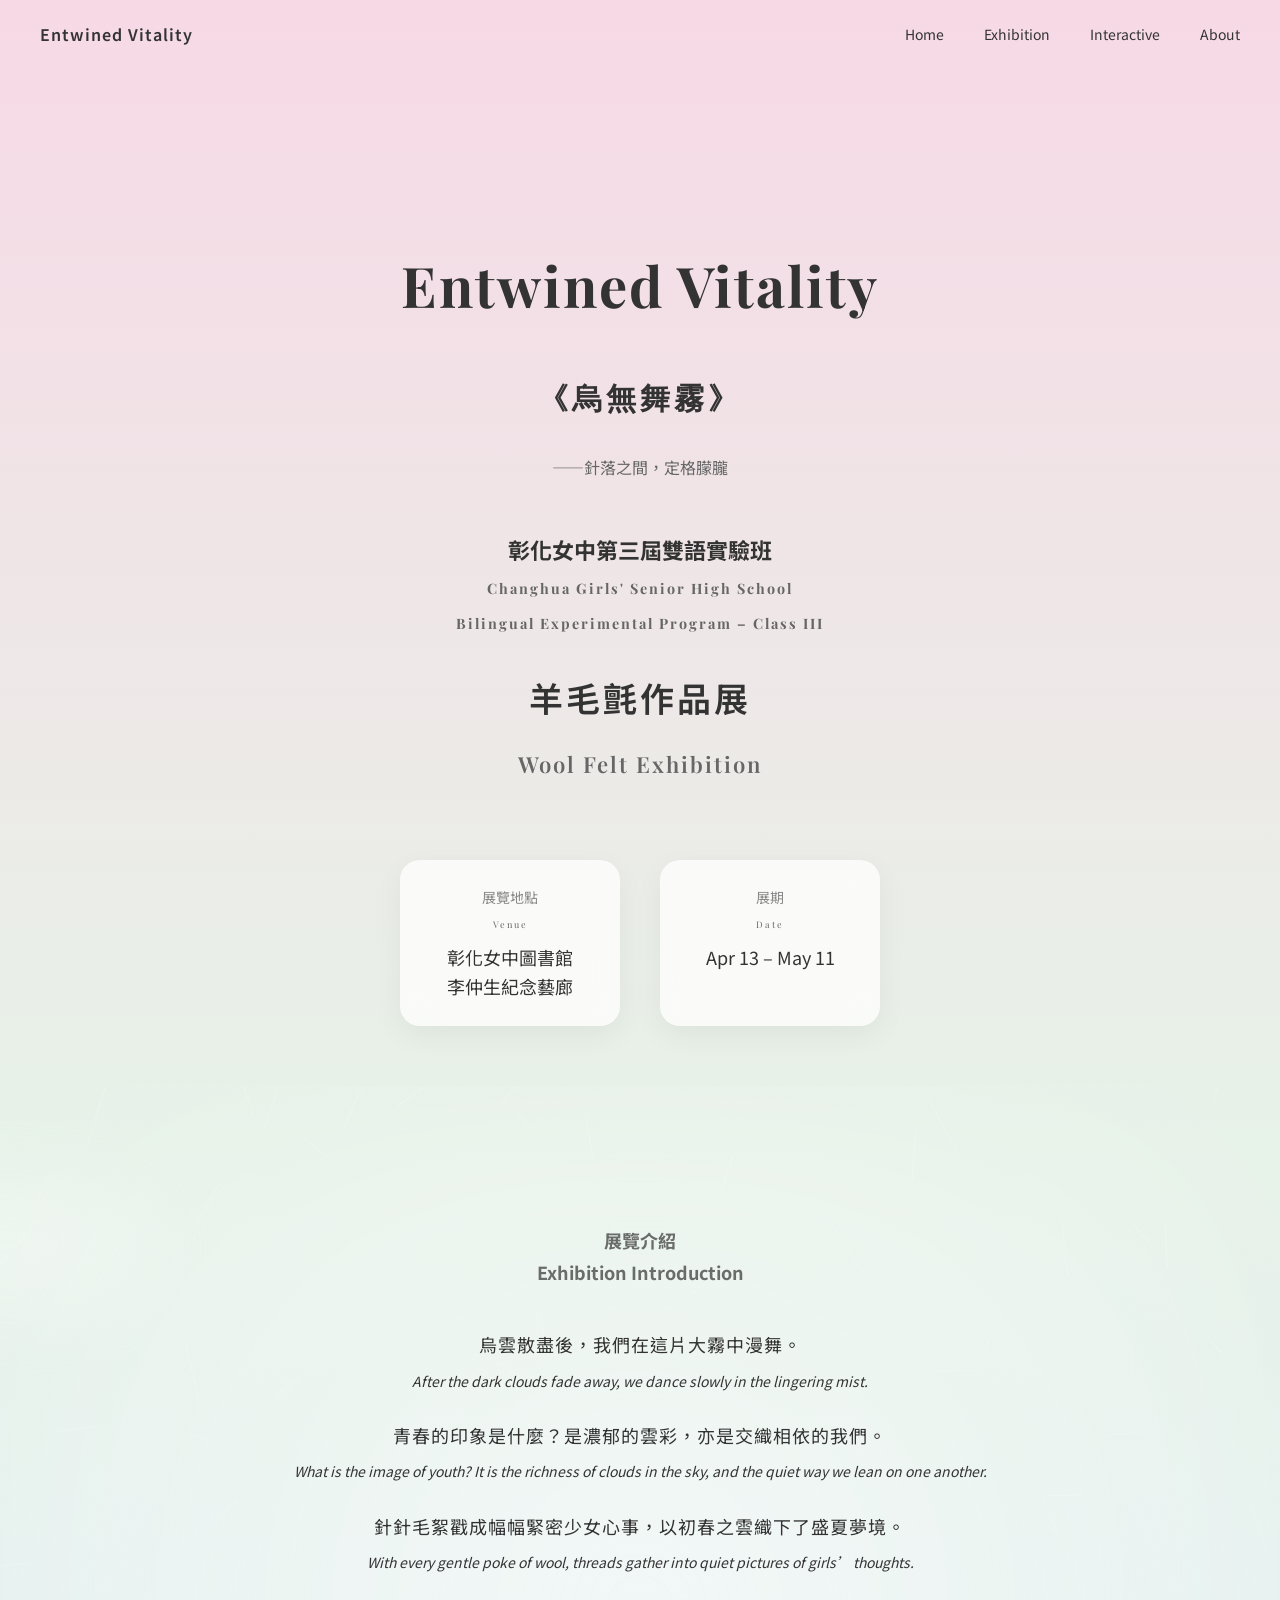
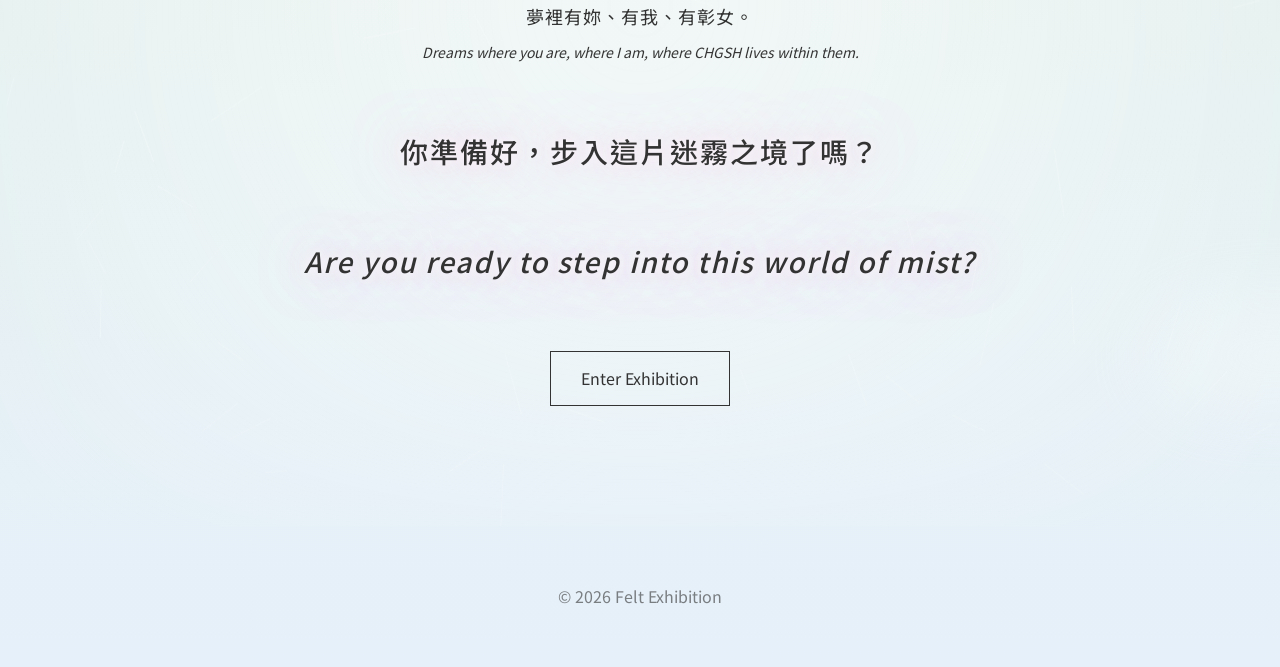
==== index.html @ 1a22ff5f "fix" ====
<!DOCTYPE html>
<html lang="zh-TW">
<head>
  <meta charset="UTF-8">
  <meta name="viewport" content="width=device-width, initial-scale=1.0">
  <title>Entwined Vitality</title>

  <link rel="stylesheet" href="css/style.css">

  <!-- 字體 -->
  <link href="https://fonts.googleapis.com/css2?family=Playfair+Display:wght@400;600&family=Noto+Sans+TC:wght@300;400;600&display=swap" rel="stylesheet">
</head>

<body>

<!-- 🔹 導覽列 -->
<header class="nav">
  <div class="nav-logo">Entwined Vitality</div>
  <nav>
    <a href="woolfelt.html">Home</a>
    <a href="gallery.html">Exhibition</a>
    <a href="game.html">Interactive</a>
    <a href="#">About</a>
  </nav>
</header>

<!-- 🔹 展覽主視覺 -->
<section class="exhibition-info">

  <!-- ⭐ 主標 -->
  <h1 class="main-title scroll-fade">
    Entwined Vitality<br>
    <span>《烏無舞霧》</span>
  </h1>

  <p class="tagline scroll-fade">
    ——針落之間，定格朦朧
  </p>

  <!-- 次標 -->
  <h2 class="exhibition-title scroll-fade">
    彰化女中第三屆雙語實驗班<br>
    <span class="eng">
      Changhua Girls' Senior High School<br>
      Bilingual Experimental Program – Class III
    </span>
  </h2>

  <h3 class="exhibition-main scroll-fade">
    羊毛氈作品展<br>
    <span class="eng">Wool Felt Exhibition</span>
  </h3>

  <!-- 展覽資訊 -->
  <div class="exhibition-details">

    <div class="info-block scroll-fade">
      <div class="info-label">
        展覽地點<br>
        <span class="eng">Venue</span>
      </div>
      <div class="info-text">
        彰化女中圖書館<br>
        李仲生紀念藝廊
      </div>
    </div>

    <div class="info-block scroll-fade">
      <div class="info-label">
        展期<br>
        <span class="eng">Date</span>
      </div>
      <div class="info-text">
        Apr 13 – May 11
      </div>
    </div>

  </div>

</section>

<!-- 🔹 氛圍＋介紹 -->
<section class="hero">

  <canvas id="fiberCanvas"></canvas>
  <div class="cloud cloud1"></div>
  <div class="cloud cloud2"></div>

  <div class="intro">

    <h3 class="subtitle">展覽介紹<br>Exhibition Introduction</h3>

    <p class="scroll-fade chinese">烏雲散盡後，我們在這片大霧中漫舞。</p>
    <p class="scroll-fade english">After the dark clouds fade away, we dance slowly in the lingering mist.</p>

    <p class="scroll-fade chinese">青春的印象是什麼？是濃郁的雲彩，亦是交織相依的我們。</p>
    <p class="scroll-fade english">What is the image of youth? It is the richness of clouds in the sky, and the quiet way we lean on one another.</p>

    <p class="scroll-fade chinese">針針毛絮戳成幅幅緊密少女心事，以初春之雲織下了盛夏夢境。</p>
    <p class="scroll-fade english">With every gentle poke of wool, threads gather into quiet pictures of girls’ thoughts.</p>

    <p class="scroll-fade chinese">夢裡有妳、有我、有彰女。</p>
    <p class="scroll-fade english">Dreams where you are, where I am, where CHGSH lives within them.</p>

    <p class="scroll-fade final chinese">你準備好，步入這片迷霧之境了嗎？</p>
    <p class="scroll-fade final english">Are you ready to step into this world of mist?</p>

    <a href="gallery.html" class="enter-btn">Enter Exhibition</a>

  </div>

</section>

<footer>
  <p>© 2026 Felt Exhibition</p>
</footer>

<script src="JS/main.js"></script>

</body>
</html>
---- css/style.css ----
/* Reset */
html,body{margin:0;padding:0;}
*{box-sizing:border-box;}

/* Base */
body{
  font-family:-apple-system,BlinkMacSystemFont,"Segoe UI",sans-serif;
  color:#333;
  line-height:1.8;
  background: linear-gradient(180deg, #F7D9E6, #E7F2E8, #E5F0FA);
  min-height:100vh;
}

/* Navigation */
.nav {
  display: flex;
  justify-content: space-between;
  align-items: center;
  padding: 20px 40px;
}

.nav nav a {
  margin-left: 20px;
  text-decoration: none;
  color: #333;
  font-size: 14px;
}
.nav-logo{font-weight:600;font-size:16px;letter-spacing:1px;}
.nav a:hover{opacity:0.6;}

/* Hero */
.hero{
  position:relative;
  min-height:100vh;
  padding:120px 20px;
  display:flex;
  justify-content:center;
  align-items:center;
  text-align:center;
  overflow:hidden;
}

/* Canvas 層 */
#fiberCanvas{
  position:absolute;
  top:0;
  left:0;
  width:100%;
  height:100%;
  pointer-events:none;
  opacity:0.35;
  z-index:0;
}

/* 雲霧層 */
.cloud{
  position:absolute;
  background:white;
  border-radius:50%;
  opacity:0.35;
  filter:blur(40px);
}
.cloud1{
  width:300px; height:120px;
  top:100px; left:-150px;
  animation:float 40s linear infinite;
}
.cloud2{
  width:250px; height:100px;
  bottom:120px; right:-120px;
  animation:float2 45s linear infinite;
}
@keyframes float{from{transform:translateX(0);}to{transform:translateX(140vw);}}
@keyframes float2{from{transform:translateX(0);}to{transform:translateX(-140vw);}}

/* Intro 文字層 */
.intro{max-width:700px;position:relative;z-index:1;}
.subtitle{font-size:18px;opacity:0.7;margin-bottom:40px;}
.chinese{font-size:18px;letter-spacing:1px;}
.english{font-size:14px;opacity:0.55;font-style:italic;margin-top:-10px;margin-bottom:25px;}
.scroll-fade{opacity:0;transform:translateY(40px);transition:all 1.2s ease;}
.scroll-fade.show{opacity:1;transform:translateY(0);}
.final{font-size:28px;margin-top:60px;font-weight:500;letter-spacing:2px;
text-shadow:0 0 10px rgba(255,255,255,0.9),0 0 20px rgba(255,210,240,0.8),0 0 50px rgba(255,210,240,0.6);}

/* Hero 霧感 */
.hero::after{
  content:"";
  position:absolute;
  top:0; left:0;
  width:100%; height:100%;
  background:radial-gradient(circle at center, rgba(255,255,255,0.5), rgba(255,255,255,0));
  filter:blur(80px);
  pointer-events:none;
  z-index:0;
}

/* Button */
.enter-btn{
  display:inline-block;
  margin-top:40px;
  padding:12px 30px;
  border:1px solid #333;
  text-decoration:none;
  color:#333;
  transition:0.3s;
}
.enter-btn:hover{background:#333;color:white;}

/* Footer */
footer{text-align:center;padding:40px 0;opacity:0.6;}

.exhibition-info{
text-align:center;
padding:140px 20px 80px 20px;
}

.exhibition-title{
font-size:36px;
line-height:1.6;
margin-bottom:30px;
}

.exhibition-main{
font-size:48px;
font-weight:600;
letter-spacing:3px;
margin-bottom:70px;
}

.eng{
font-family:"Playfair Display", serif;
font-size:0.65em;
letter-spacing:2px;
color:#666;
}

.exhibition-details{
display:flex;
justify-content:center;
gap:120px;
flex-wrap:wrap;
margin-top:40px;
}

.info-block{
background:rgba(255,255,255,0.6);
backdrop-filter:blur(12px);
padding:28px 40px;
border-radius:18px;
min-width:240px;

box-shadow:0 10px 30px rgba(0,0,0,0.05);
}

.info-label{
font-size:25px;
margin-bottom:8px;
}

.info-text{
font-size:18px;
line-height:1.6;
}

/* 動畫 */

.scroll-fade{
opacity:0;
transform:translateY(40px);
transition:all 1s ease;
}

.scroll-fade.show{
opacity:1;
transform:translateY(0);
}

/* 一個一個出現 */

.scroll-fade:nth-child(1){transition-delay:0.2s;}
.scroll-fade:nth-child(2){transition-delay:0.4s;}
.scroll-fade:nth-child(3){transition-delay:0.6s;}
.scroll-fade:nth-child(4){transition-delay:0.8s;}

body{
font-family: "Noto Sans TC", sans-serif;
}
/* 作品區 */
.gallery {
  display: grid;
  grid-template-columns: repeat(2, 1fr); /* 手機2欄 */
  gap: 16px;
  padding: 80px 20px;
}

@media (min-width: 768px) {
  .gallery {
    grid-template-columns: repeat(4, 1fr); /* 電腦4欄 */
  }
}

/* 卡片 */
.card {
  background: rgba(255,255,255,0.9);
  border-radius: 12px;
  overflow: hidden;

  opacity: 0;
  transform: translateY(30px);
  transition: 0.6s;
}

.card.show {
  opacity: 1;
  transform: translateY(0);
}

.card img {
  width: 100%;
  height: 160px;
  object-fit: cover; /* ⭐關鍵 */

}

.card-info {
  padding: 10px;
}

.card-title {
  font-size: 14px;
  font-weight: bold;
}

.card-name {
  font-size: 12px;
  color: #666;
}


/* hover 浮起 */
.card:hover {
  transform: translateY(-10px) scale(1.03);
}


.card p {
  text-align: center;
  padding: 10px;
  font-size: 14px;
}
.detail {
  max-width: 800px;
  margin: 100px auto;
  padding: 30px;
  background: rgba(255,255,255,0.9);
  border-radius: 12px;
}

.detail img {
  width: 100%;
  margin-bottom: 15px;
}
/* 📱 手機版 */
@media (max-width: 768px) {

  h1 {
    font-size: 24px;
  }

  h2 {
    font-size: 18px;
  }

  p {
    font-size: 14px;
    line-height: 1.6;
  }

  .nav {
    flex-direction: column;
    align-items: flex-start;
    gap: 10px;
    padding: 10px 20px;
  }

  .nav nav {
    display: flex;
    flex-wrap: wrap;
    gap: 10px;
  }

}
/* ===== 主視覺（解決沒有重點的問題） ===== */
.main-title {
  font-family: 'Playfair Display', serif;
  font-size: 56px;
  text-align: center;
  margin-bottom: 10px;
  letter-spacing: 2px;
}

.main-title span {
  font-size: 30px;
  letter-spacing: 4px;
}

.tagline {
  text-align: center;
  font-size: 16px;
  color: #666;
  margin-bottom: 50px;
}


/* ===== 展覽資訊區（變高級） ===== */
.exhibition-info {
  text-align: center;
  padding: 120px 20px 60px;
}

.exhibition-title {
  font-size: 22px;
  line-height: 1.6;
  margin-top: 40px;
}

.exhibition-main {
  font-size: 34px;
  font-weight: 600;
  letter-spacing: 3px;
  margin-top: 20px;
}


/* ===== 資訊卡（質感核心🔥） ===== */
.exhibition-details {
  display: flex;
  justify-content: center;
  gap: 40px;
  margin-top: 50px;
  flex-wrap: wrap;
}

.info-block {
  background: rgba(255,255,255,0.75);
  backdrop-filter: blur(15px);
  padding: 25px 35px;
  border-radius: 20px;
  min-width: 220px;

  box-shadow: 0 10px 30px rgba(0,0,0,0.05);
  transition: 0.3s;
}

.info-block:hover {
  transform: translateY(-5px);
}

.info-label {
  font-size: 14px;
  color: #888;
  margin-bottom: 8px;
}

.info-text {
  font-size: 18px;
}


/* ===== nav 升級（不再擠） ===== */
.nav {
  display: flex;
  justify-content: space-between;
  align-items: center;
  padding: 20px 40px;
}

.nav nav {
  display: flex;
  gap: 20px;
}

.nav nav a {
  text-decoration: none;
  color: #333;
  font-size: 14px;
}


/* ===== 作品卡再升級（你會有感） ===== */
.card img {
  width: 100%;
  height: 180px;
  object-fit: cover;
}

.card-title {
  font-size: 15px;
  font-weight: 600;
}

.card-name {
  font-size: 12px;
  color: #777;
}


/* ===== 手機版（解你最大痛點🔥） ===== */
@media (max-width: 768px) {

  .main-title {
    font-size: 30px;
  }

  .main-title span {
    font-size: 18px;
  }

  .exhibition-main {
    font-size: 24px;
  }

  .exhibition-title {
    font-size: 16px;
  }

  .info-text {
    font-size: 14px;
  }

  .nav {
    flex-direction: column;
    align-items: flex-start;
    gap: 10px;
  }

  .nav nav {
    flex-wrap: wrap;
    gap: 10px;
  }

  .gallery {
    grid-template-columns: repeat(2, 1fr);
  }

}
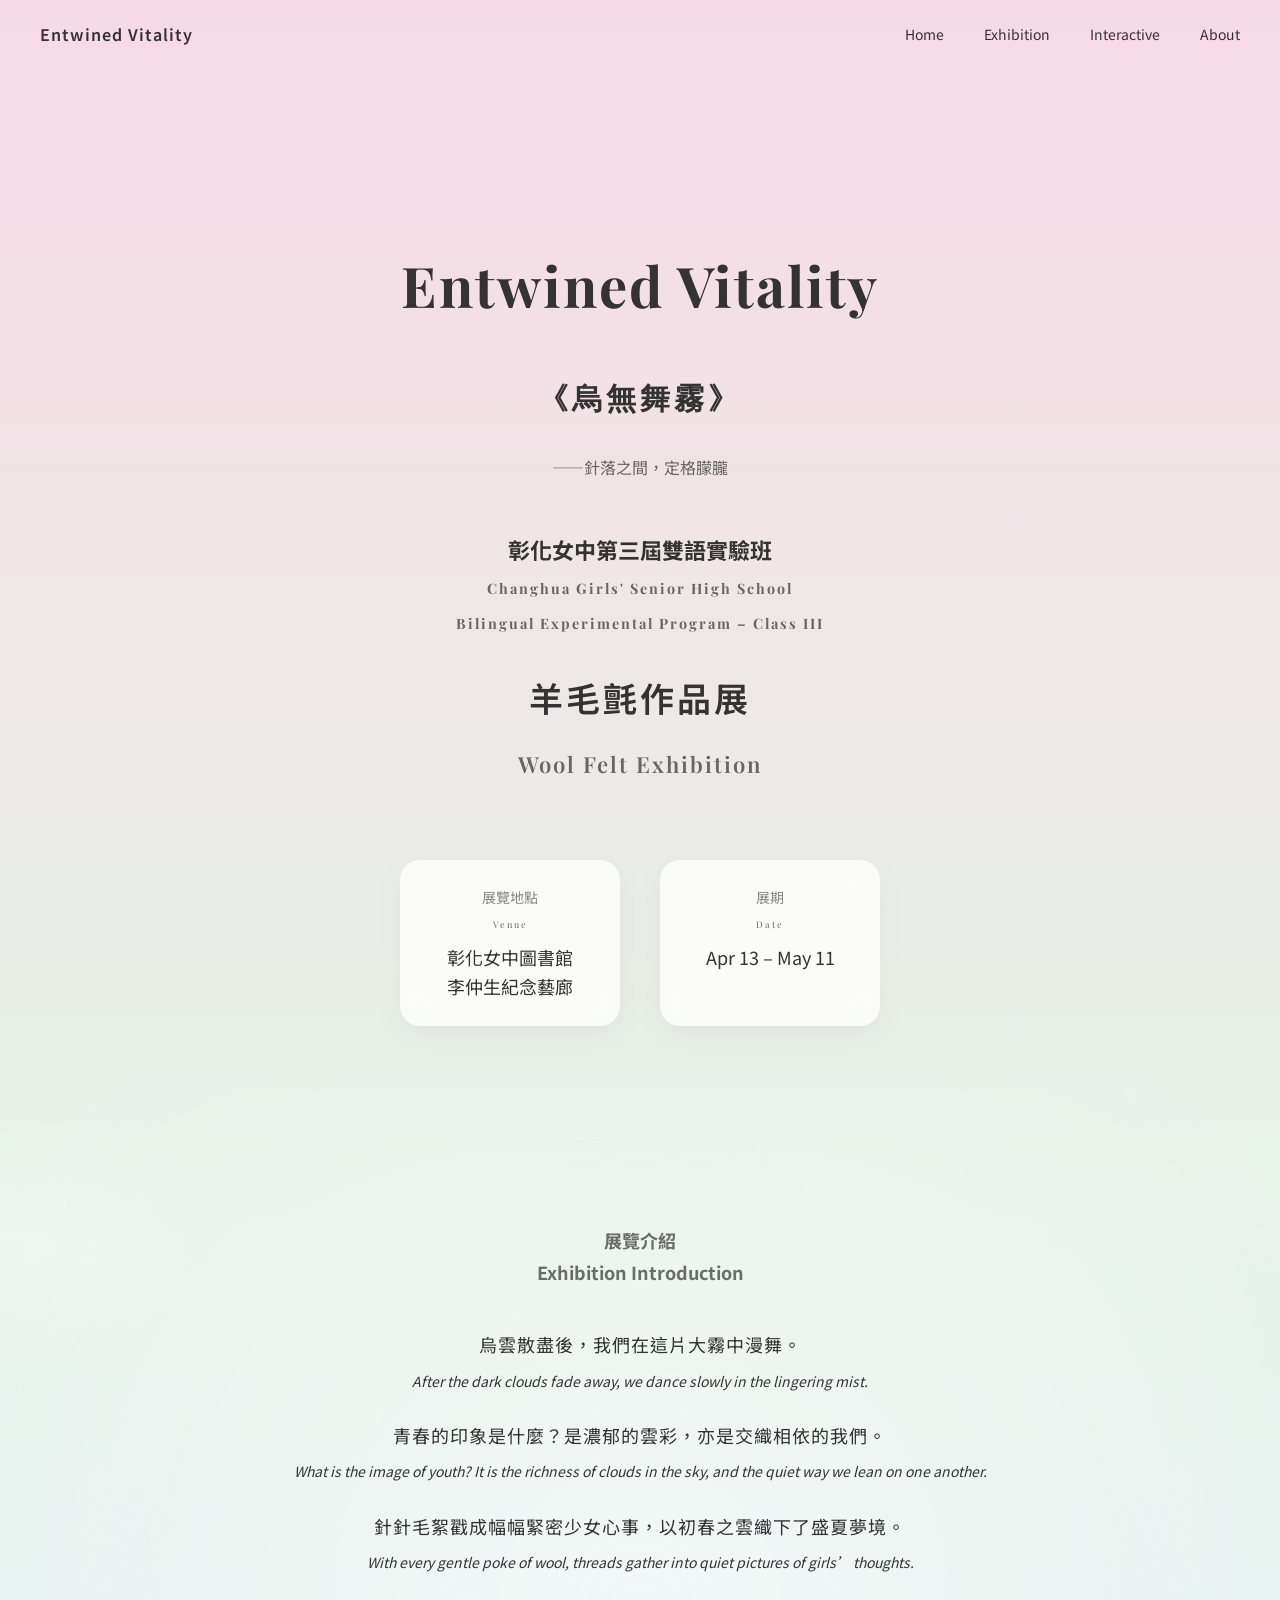
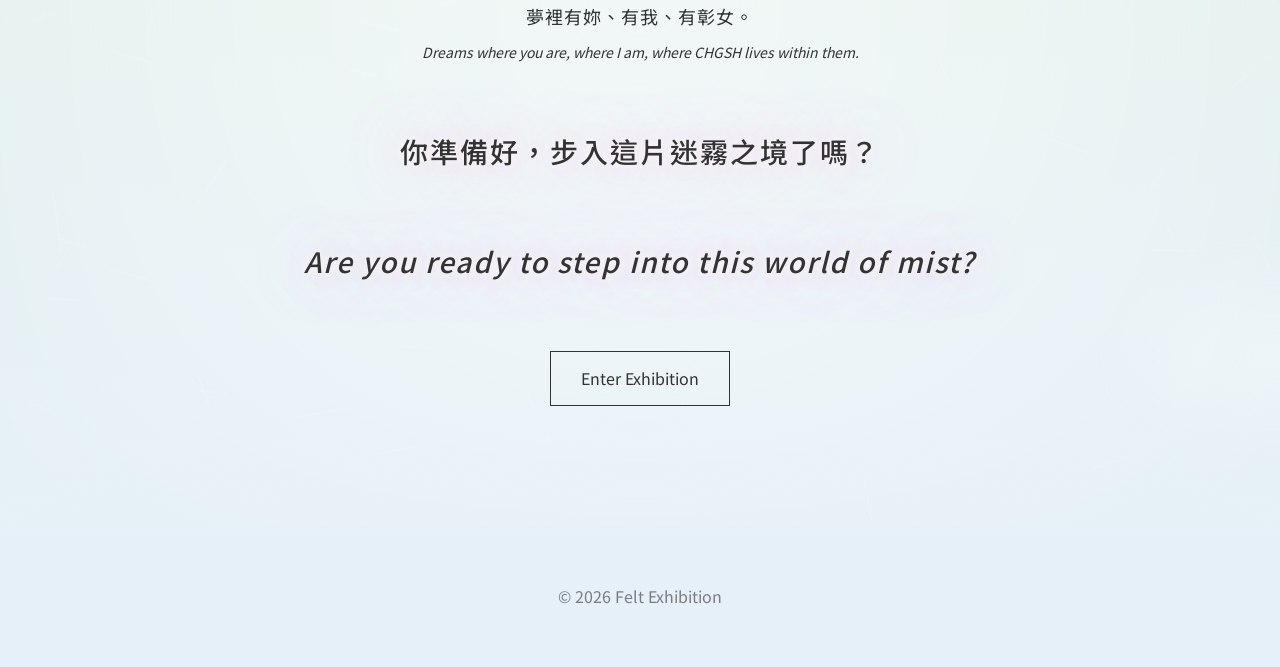
==== commit 335a129e: "nav" ====
--- a/index.html
+++ b/index.html
@@ -3,7 +3,7 @@
 <head>
   <meta charset="UTF-8">
   <meta name="viewport" content="width=device-width, initial-scale=1.0">
-  <title>Entwined Vitality</title>
+  <title>Entwined Vitality 《烏無舞霧》</title>
 
   <link rel="stylesheet" href="css/style.css">
 
@@ -16,13 +16,34 @@
 <!-- 🔹 導覽列 -->
 <header class="nav">
   <div class="nav-logo">Entwined Vitality</div>
-  <nav>
+
+  <!-- ☰ 按鈕 -->
+  <div class="menu-btn">☰</div>
+
+  <!-- 原本電腦版 -->
+  <nav class="nav-links">
     <a href="woolfelt.html">Home</a>
     <a href="gallery.html">Exhibition</a>
     <a href="game.html">Interactive</a>
     <a href="#">About</a>
   </nav>
 </header>
+
+<!-- 手機用的全螢幕選單 -->
+<div class="menu-overlay">
+  <a href="woolfelt.html">
+    Home<br><span>首頁</span>
+  </a>
+  <a href="gallery.html">
+    Exhibition<br><span>展覽</span>
+  </a>
+  <a href="game.html">
+    Interactive<br><span>互動</span>
+  </a>
+  <a href="#">
+    About<br><span>關於</span>
+  </a>
+</div>
 
 <!-- 🔹 展覽主視覺 -->
 <section class="exhibition-info">
--- a/css/style.css
+++ b/css/style.css
@@ -444,4 +444,48 @@
     grid-template-columns: repeat(2, 1fr);
   }
 
+}
+.menu-overlay {
+  position: fixed;
+  top: 0;
+  left: 0;
+  width: 100%;
+  height: 100%;
+  background: #222;
+  color: white;
+
+  display: none;
+
+  flex-direction: column;
+  justify-content: center;
+  align-items: center;
+  gap: 30px;
+}
+.menu-overlay.active {
+  display: flex;
+}
+.menu-overlay a {
+  text-decoration: none;
+  color: white;
+  font-size: 22px;
+  text-align: center;
+}
+
+.menu-overlay span {
+  font-size: 14px;
+  opacity: 0.7;
+}
+.menu-btn {
+  font-size: 24px;
+  cursor: pointer;
+  display: none;
+}
+@media (max-width: 768px) {
+  .nav-links {
+    display: none;
+  }
+
+  .menu-btn {
+    display: block;
+  }
 }
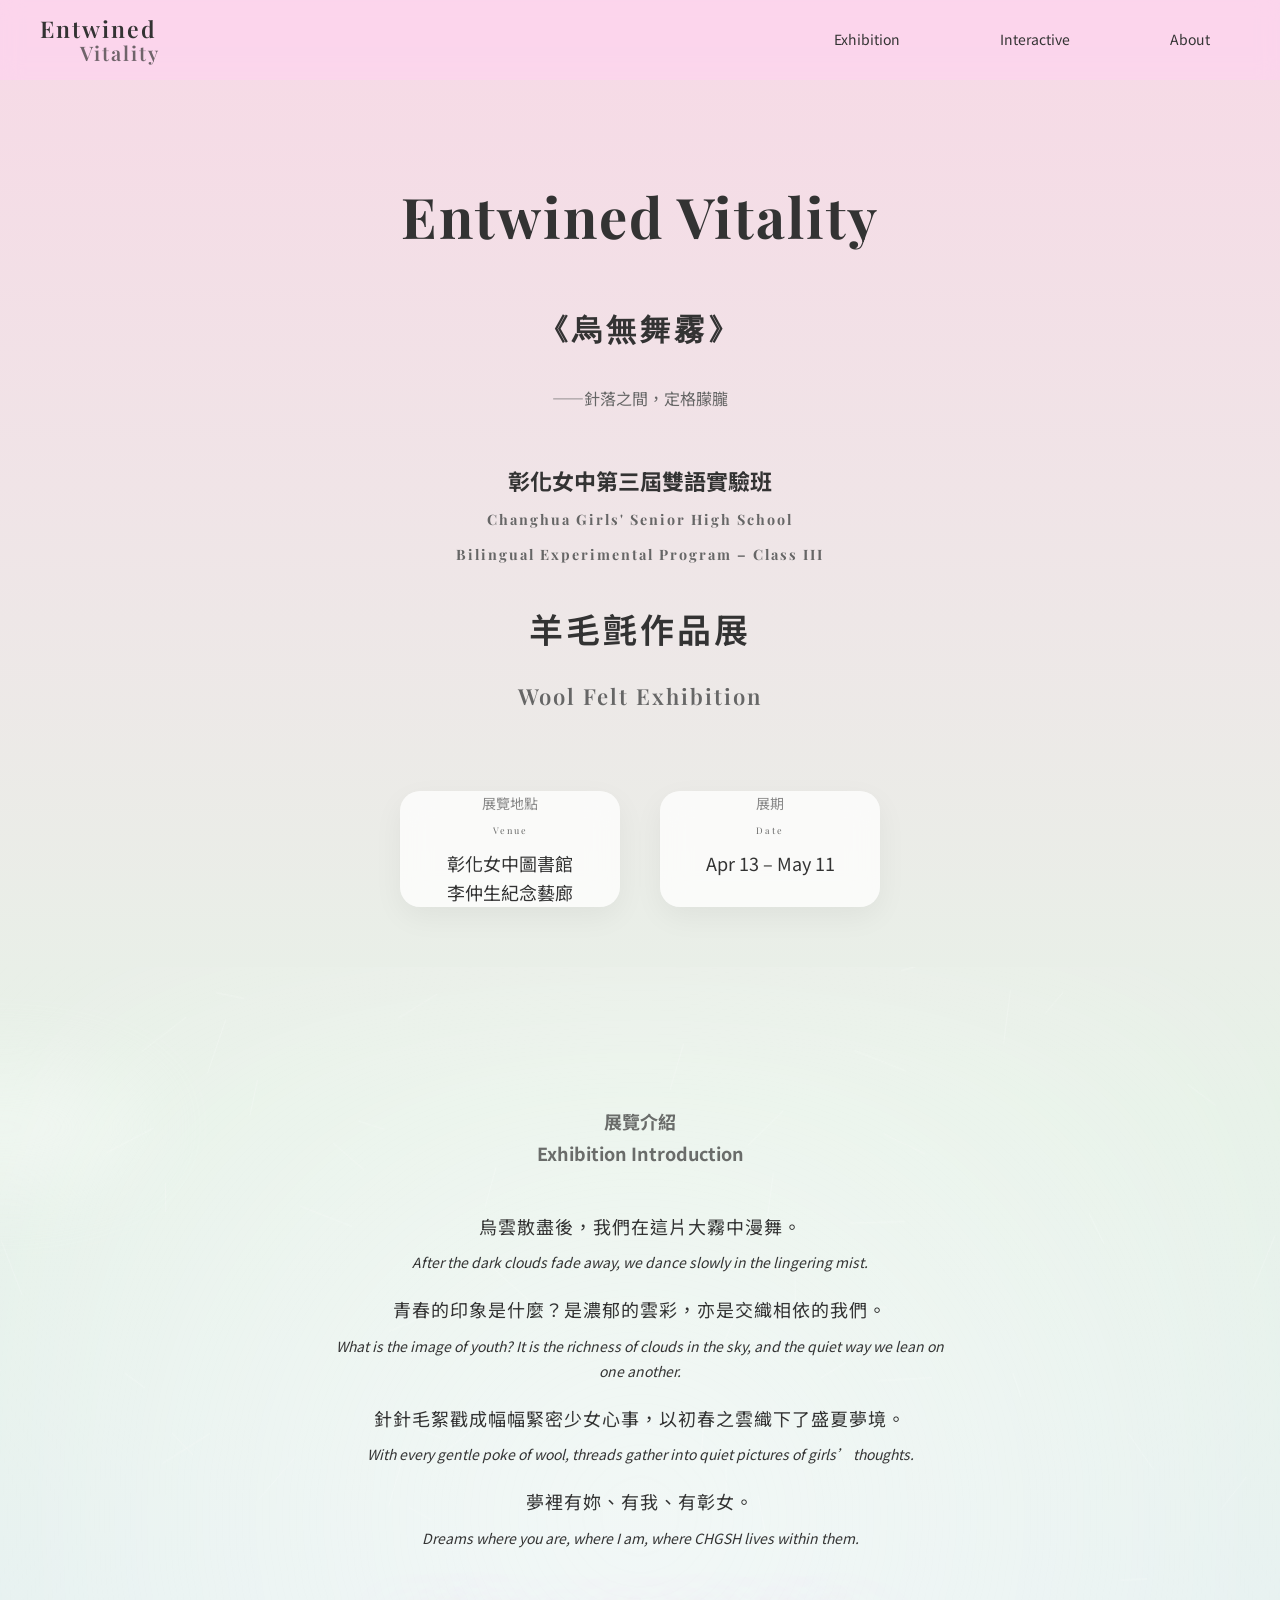
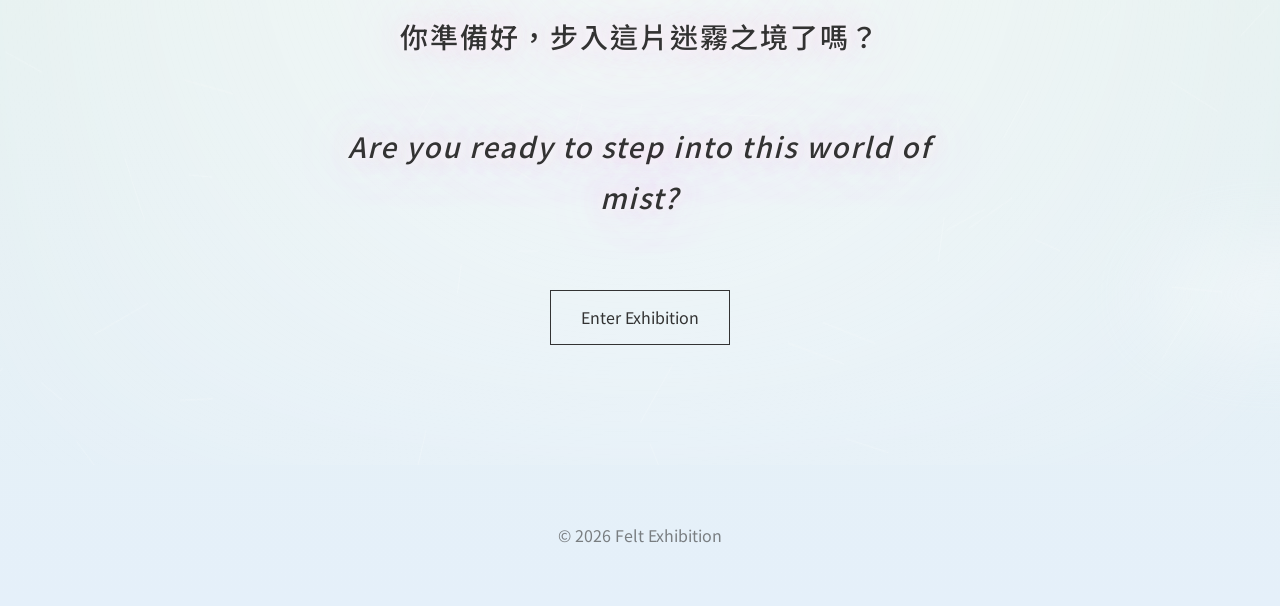
==== commit f22df9d9: "update" ====
--- a/index.html
+++ b/index.html
@@ -3,7 +3,7 @@
 <head>
   <meta charset="UTF-8">
   <meta name="viewport" content="width=device-width, initial-scale=1.0">
-  <title>Entwined Vitality 《烏無舞霧》</title>
+  <title>Entwined Vitality </title>
 
   <link rel="stylesheet" href="css/style.css">
 
@@ -15,35 +15,13 @@
 
 <!-- 🔹 導覽列 -->
 <header class="nav">
-  <div class="nav-logo">Entwined Vitality</div>
-
-  <!-- ☰ 按鈕 -->
-  <div class="menu-btn">☰</div>
-
-  <!-- 原本電腦版 -->
-  <nav class="nav-links">
-    <a href="woolfelt.html">Home</a>
+  <div class="nav-logo">Entwined<br> <span>Vitality</span></div>
+  <nav>
     <a href="gallery.html">Exhibition</a>
     <a href="game.html">Interactive</a>
-    <a href="#">About</a>
+    <a href="about.html">About</a>
   </nav>
 </header>
-
-<!-- 手機用的全螢幕選單 -->
-<div class="menu-overlay">
-  <a href="woolfelt.html">
-    Home<br><span>首頁</span>
-  </a>
-  <a href="gallery.html">
-    Exhibition<br><span>展覽</span>
-  </a>
-  <a href="game.html">
-    Interactive<br><span>互動</span>
-  </a>
-  <a href="#">
-    About<br><span>關於</span>
-  </a>
-</div>
 
 <!-- 🔹 展覽主視覺 -->
 <section class="exhibition-info">
--- a/css/style.css
+++ b/css/style.css
@@ -17,6 +17,13 @@
   justify-content: space-between;
   align-items: center;
   padding: 20px 40px;
+  position: fixed;
+  top: 0;
+  width: 100%;
+  z-index: 1000;
+  background: rgba(255,210,240,0.6);
+  backdrop-filter: blur(10px);
+  height: 80px;
 }
 
 .nav nav a {
@@ -24,8 +31,21 @@
   text-decoration: none;
   color: #333;
   font-size: 14px;
-}
-.nav-logo{font-weight:600;font-size:16px;letter-spacing:1px;}
+  padding: 20px 30px;
+}
+.nav-logo{
+  font-weight:600;font-size:16px;letter-spacing:1px;
+  font-family: 'Playfair Display', serif;
+  letter-spacing: 2px;
+  font-weight: 500s;
+  font-size: 23px;
+  line-height: 1;
+}
+.nav-logo span {
+  margin-left: 40px;
+  font-size: 20px;
+  opacity: 0.7;
+}
 .nav a:hover{opacity:0.6;}
 
 /* Hero */
@@ -74,14 +94,14 @@
 @keyframes float2{from{transform:translateX(0);}to{transform:translateX(-140vw);}}
 
 /* Intro 文字層 */
-.intro{max-width:700px;position:relative;z-index:1;}
-.subtitle{font-size:18px;opacity:0.7;margin-bottom:40px;}
-.chinese{font-size:18px;letter-spacing:1px;}
-.english{font-size:14px;opacity:0.55;font-style:italic;margin-top:-10px;margin-bottom:25px;}
-.scroll-fade{opacity:0;transform:translateY(40px);transition:all 1.2s ease;}
-.scroll-fade.show{opacity:1;transform:translateY(0);}
+.intro{max-width:700px;position:relative;z-index:1;padding: 0 20px;}
+.subtitle{font-size:18px;opacity:0.7;margin-bottom:40px;padding: 0 20px;}
+.chinese{font-size:18px;letter-spacing:1px;padding: 0 20px;}
+.english{font-size:14px;opacity:0.55;font-style:italic;margin-top:-10px;margin-bottom:25pxpadding: 0 20px;}
+.scroll-fade{opacity:0;transform:translateY(40px);transition:all 1.2s ease;padding: 0 20px;}
+.scroll-fade.show{opacity:1;transform:translateY(0);padding: 0 20px;}
 .final{font-size:28px;margin-top:60px;font-weight:500;letter-spacing:2px;
-text-shadow:0 0 10px rgba(255,255,255,0.9),0 0 20px rgba(255,210,240,0.8),0 0 50px rgba(255,210,240,0.6);}
+text-shadow:0 0 10px rgba(255,255,255,0.9),0 0 20px rgba(255,210,240,0.8),0 0 50px rgba(255,210,240,0.6);padding: 0 20px;}
 
 /* Hero 霧感 */
 .hero::after{
@@ -270,6 +290,8 @@
 
   h2 {
     font-size: 18px;
+    letter-spacing: 2px;
+    opacity: 0.7;
   }
 
   p {
@@ -445,47 +467,21 @@
   }
 
 }
-.menu-overlay {
+.back-btn {
+  cursor: pointer;
+  margin-bottom: 20px;
+  font-size: 18px;
+  opacity: 0.6;
+  transition: 0.3s;
+  margin: 20px;
   position: fixed;
-  top: 0;
-  left: 0;
-  width: 100%;
-  height: 100%;
-  background: #222;
-  color: white;
-
-  display: none;
-
-  flex-direction: column;
-  justify-content: center;
-  align-items: center;
-  gap: 30px;
-}
-.menu-overlay.active {
-  display: flex;
-}
-.menu-overlay a {
-  text-decoration: none;
-  color: white;
-  font-size: 22px;
-  text-align: center;
-}
-
-.menu-overlay span {
-  font-size: 14px;
-  opacity: 0.7;
-}
-.menu-btn {
-  font-size: 24px;
+  top: 20px;
+  left: 30px;
+  z-index: 1000;
+
   cursor: pointer;
-  display: none;
-}
-@media (max-width: 768px) {
-  .nav-links {
-    display: none;
-  }
-
-  .menu-btn {
-    display: block;
-  }
-}+}
+
+.back-btn:hover {
+  opacity: 1;
+}
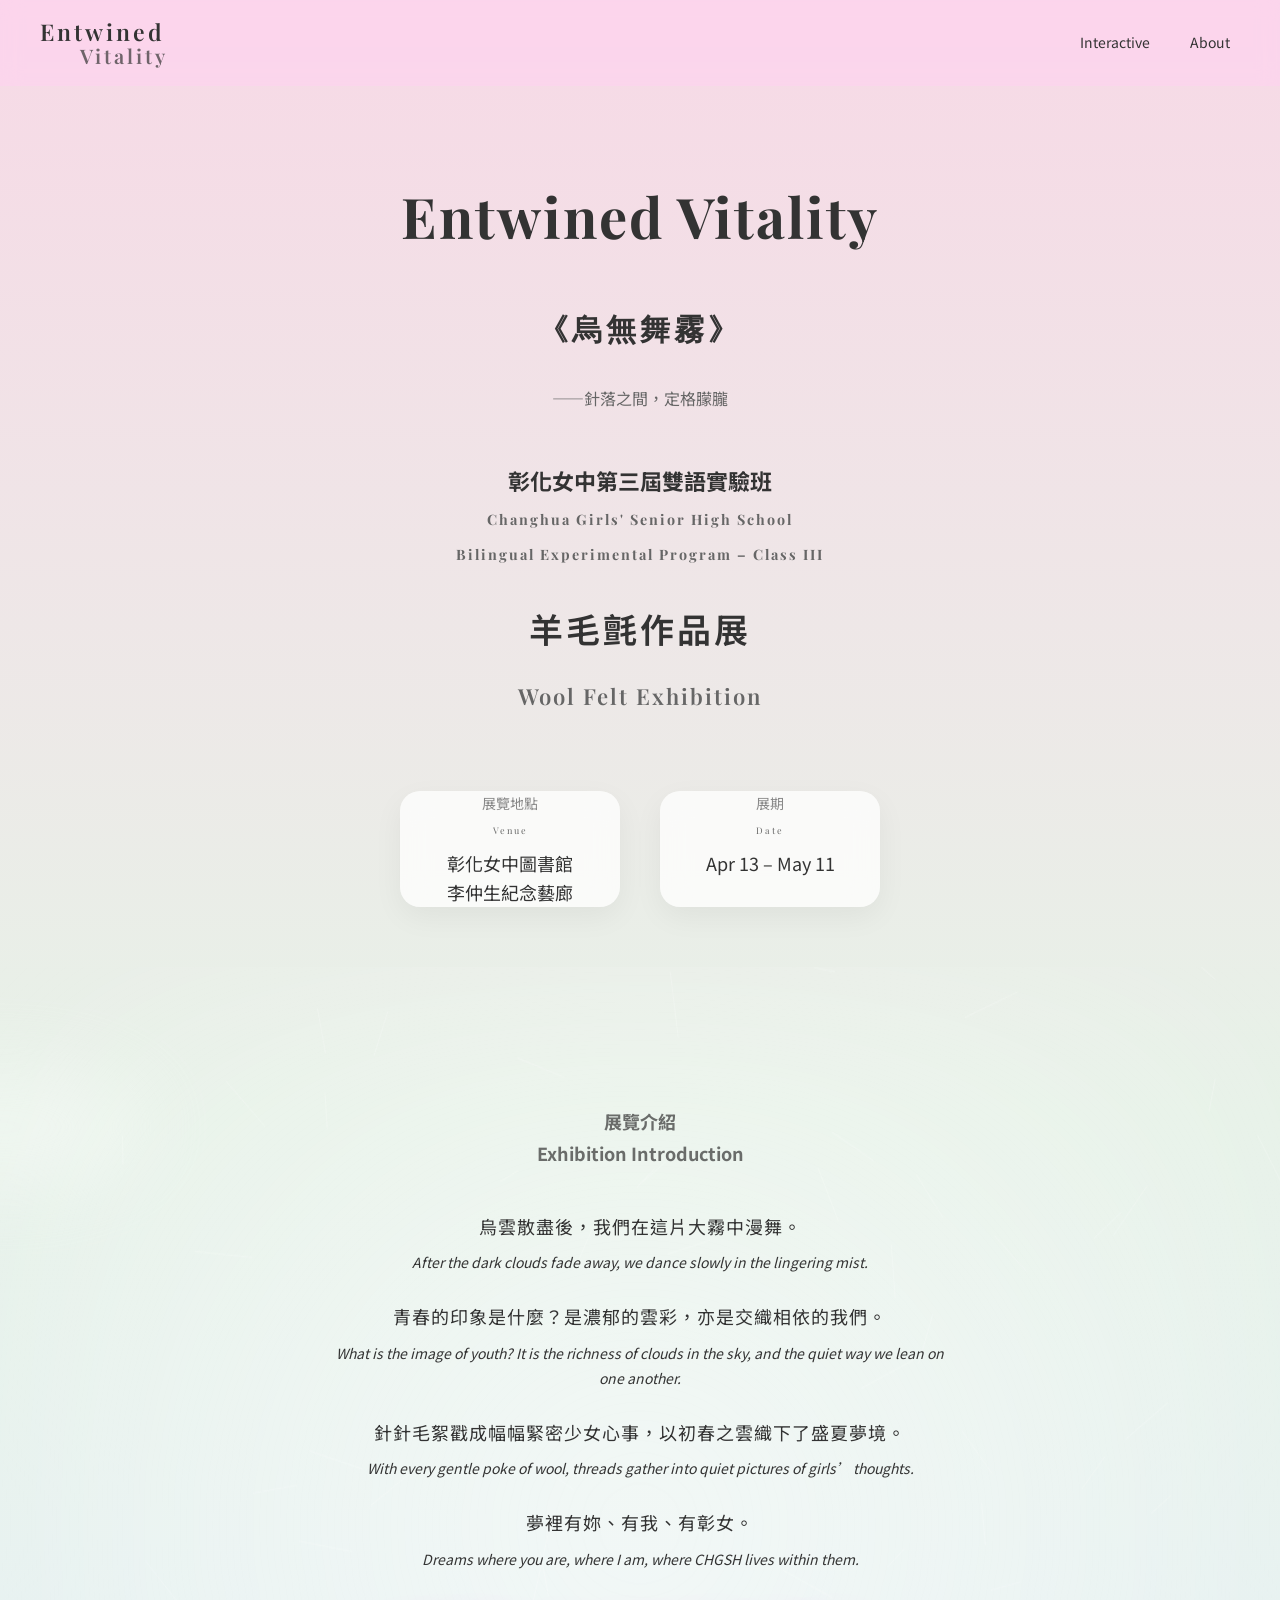
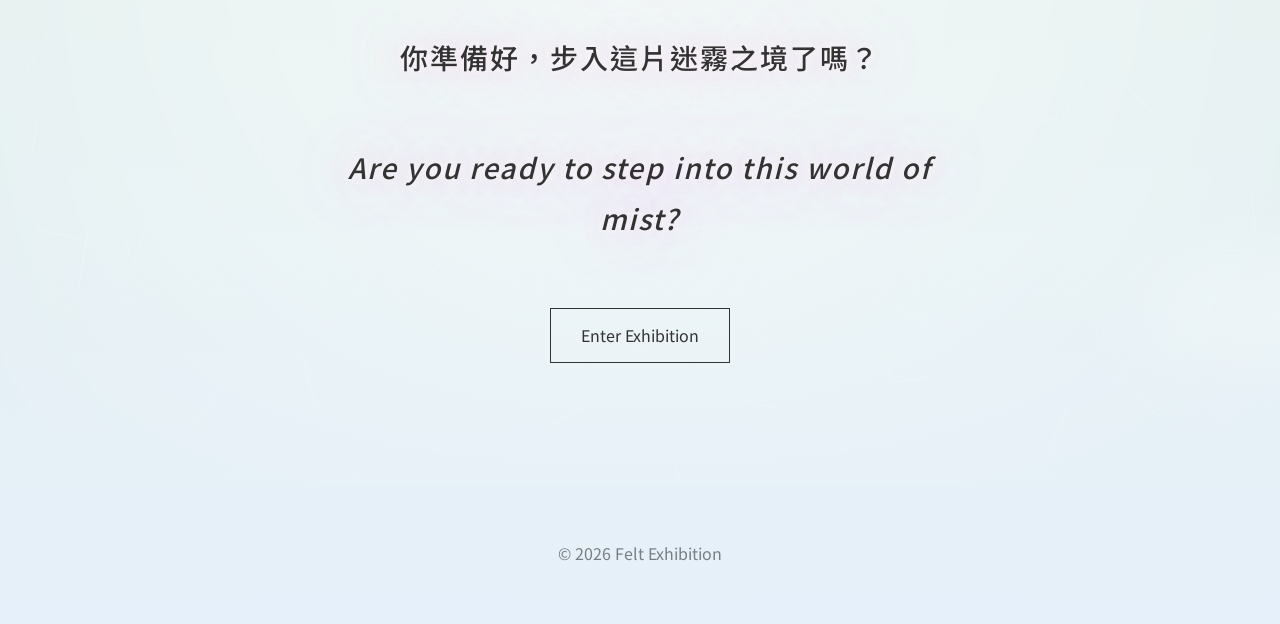
==== commit aeea4f3a: "about update" ====
--- a/index.html
+++ b/index.html
@@ -17,7 +17,6 @@
 <header class="nav">
   <div class="nav-logo">Entwined<br> <span>Vitality</span></div>
   <nav>
-    <a href="gallery.html">Exhibition</a>
     <a href="game.html">Interactive</a>
     <a href="about.html">About</a>
   </nav>
--- a/css/style.css
+++ b/css/style.css
@@ -23,20 +23,21 @@
   z-index: 1000;
   background: rgba(255,210,240,0.6);
   backdrop-filter: blur(10px);
-  height: 80px;
+  padding: 12px 20px;
 }
 
 .nav nav a {
-  margin-left: 20px;
   text-decoration: none;
   color: #333;
   font-size: 14px;
-  padding: 20px 30px;
+  padding: 10px 10px;
+  display: flex;
+  gap: 2px;
 }
 .nav-logo{
   font-weight:600;font-size:16px;letter-spacing:1px;
   font-family: 'Playfair Display', serif;
-  letter-spacing: 2px;
+  letter-spacing: 3px;
   font-weight: 500s;
   font-size: 23px;
   line-height: 1;
@@ -97,7 +98,7 @@
 .intro{max-width:700px;position:relative;z-index:1;padding: 0 20px;}
 .subtitle{font-size:18px;opacity:0.7;margin-bottom:40px;padding: 0 20px;}
 .chinese{font-size:18px;letter-spacing:1px;padding: 0 20px;}
-.english{font-size:14px;opacity:0.55;font-style:italic;margin-top:-10px;margin-bottom:25pxpadding: 0 20px;}
+.english{font-size:14px;opacity:0.55;font-style:italic;margin-top:-10px;margin-bottom:25px ;padding: 0 20px;}
 .scroll-fade{opacity:0;transform:translateY(40px);transition:all 1.2s ease;padding: 0 20px;}
 .scroll-fade.show{opacity:1;transform:translateY(0);padding: 0 20px;}
 .final{font-size:28px;margin-top:60px;font-weight:500;letter-spacing:2px;
@@ -431,35 +432,30 @@
 /* ===== 手機版（解你最大痛點🔥） ===== */
 @media (max-width: 768px) {
 
-  .main-title {
-    font-size: 30px;
-  }
-
-  .main-title span {
-    font-size: 18px;
-  }
-
-  .exhibition-main {
-    font-size: 24px;
-  }
-
-  .exhibition-title {
-    font-size: 16px;
-  }
-
-  .info-text {
-    font-size: 14px;
-  }
 
   .nav {
     flex-direction: column;
     align-items: flex-start;
-    gap: 10px;
+    gap: 5px;
+    padding: 12px 20px;
+    border-bottom: 1px solid rgba (0,0,0,0,1);
   }
 
   .nav nav {
+    display: flex;
     flex-wrap: wrap;
-    gap: 10px;
+    gap: 5px;
+  }
+
+  .nav a {
+    font-size: 13px;
+    letter-spacing: 1px;
+    color: #444;
+    flex : 1  ;
+    text-align: center;
+  }
+  .nav a:hover{
+    color: #000;
   }
 
   .gallery {
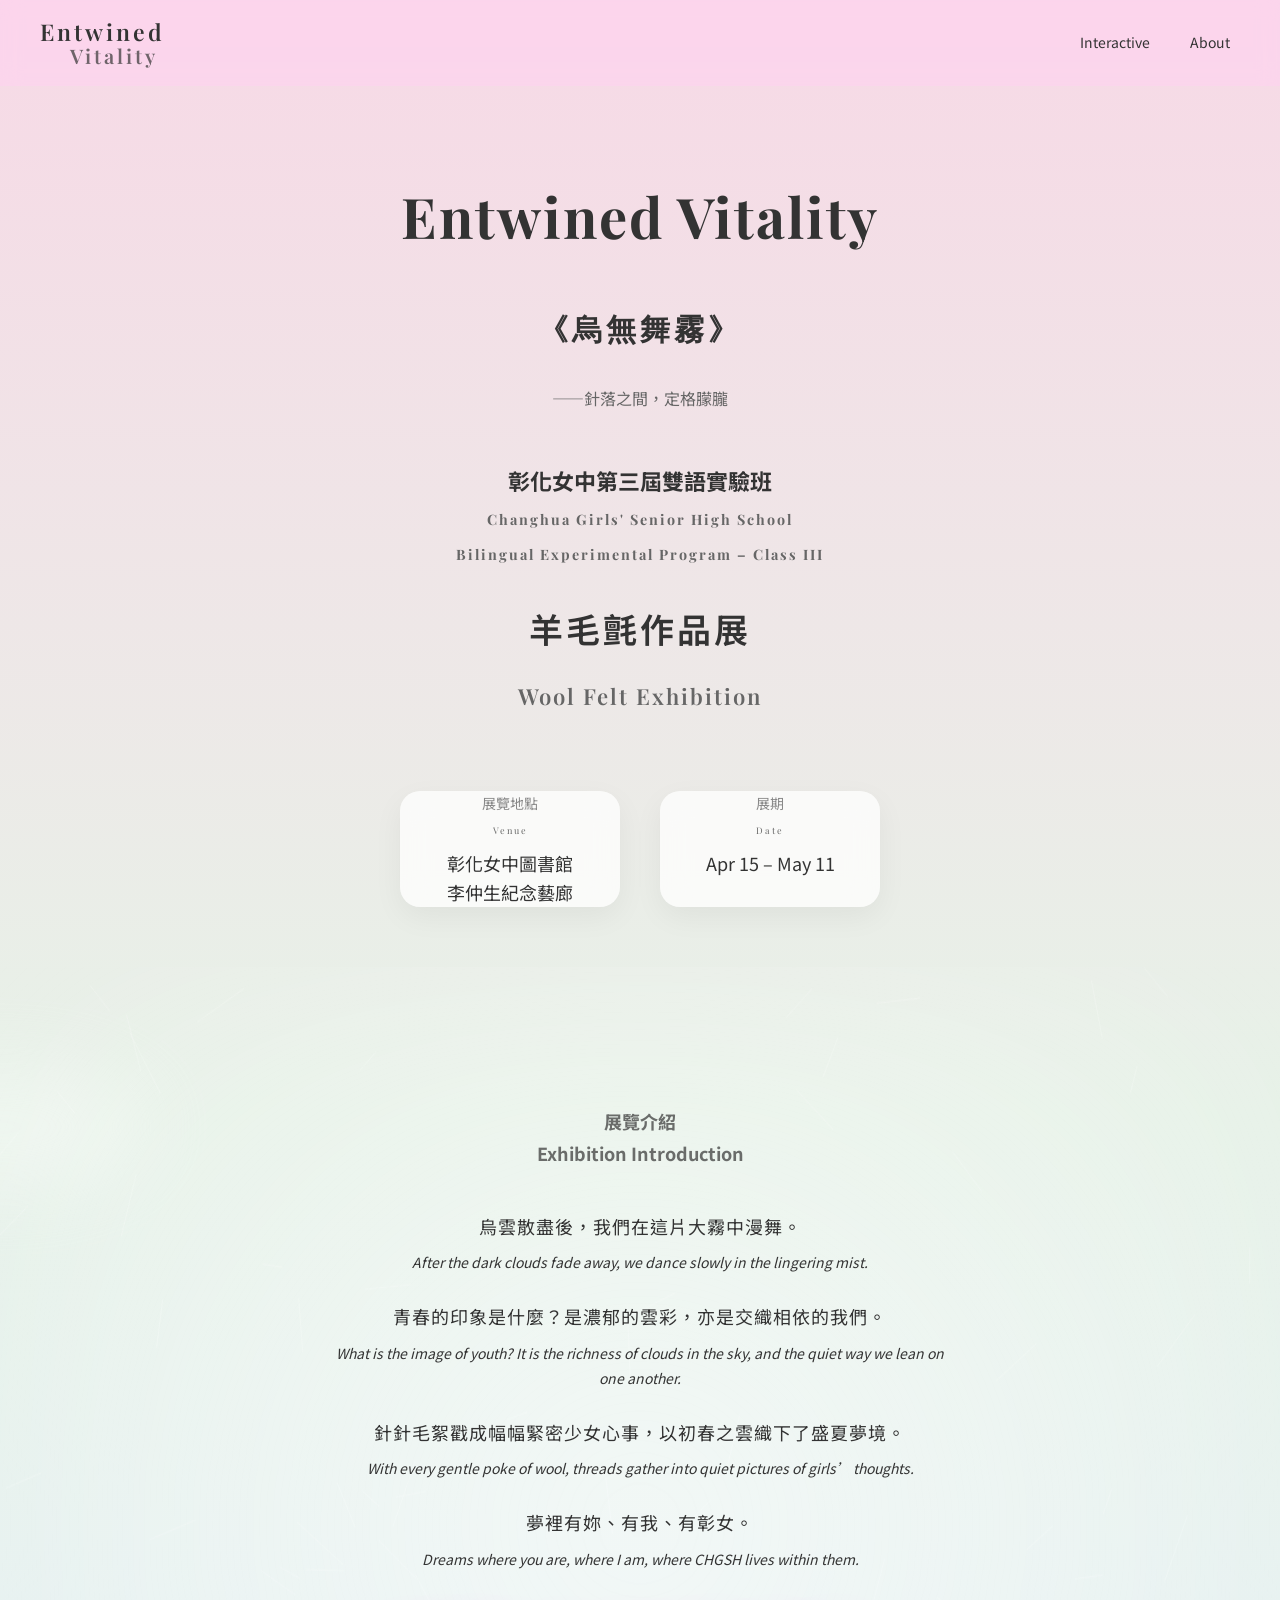
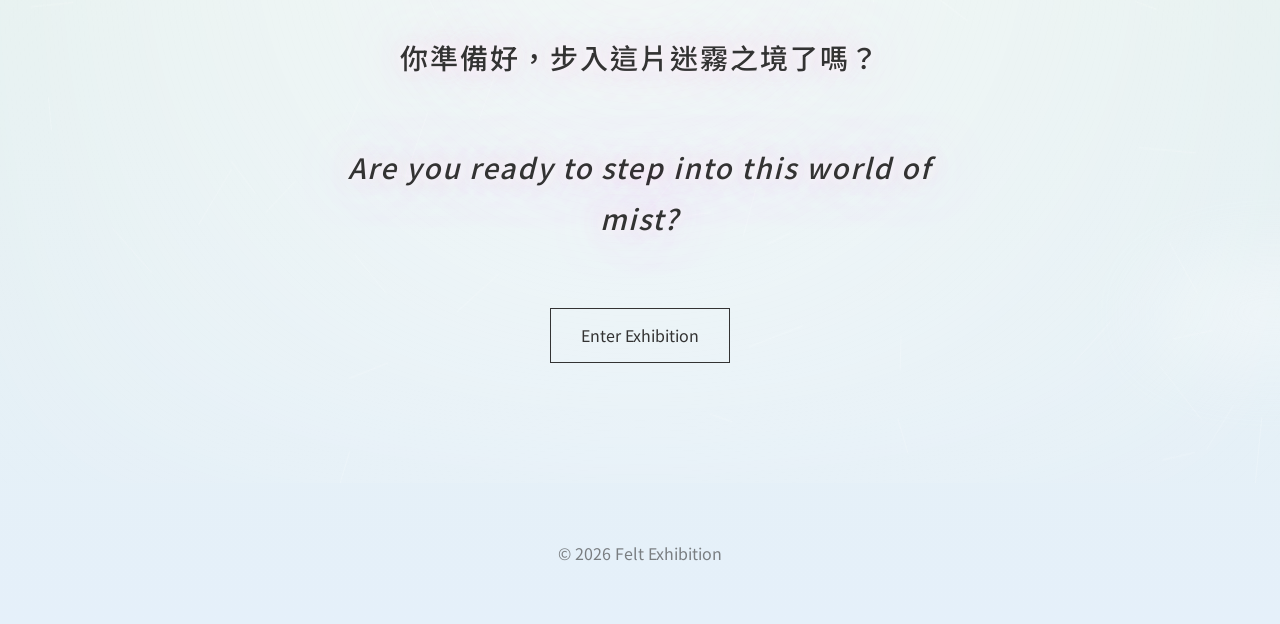
==== commit 3f7d5641: "game update" ====
--- a/index.html
+++ b/index.html
@@ -69,7 +69,7 @@
         <span class="eng">Date</span>
       </div>
       <div class="info-text">
-        Apr 13 – May 11
+        Apr 15 – May 11
       </div>
     </div>
 
--- a/css/style.css
+++ b/css/style.css
@@ -43,7 +43,7 @@
   line-height: 1;
 }
 .nav-logo span {
-  margin-left: 40px;
+  margin-left: 30px;
   font-size: 20px;
   opacity: 0.7;
 }
@@ -300,18 +300,6 @@
     line-height: 1.6;
   }
 
-  .nav {
-    flex-direction: column;
-    align-items: flex-start;
-    gap: 10px;
-    padding: 10px 20px;
-  }
-
-  .nav nav {
-    display: flex;
-    flex-wrap: wrap;
-    gap: 10px;
-  }
 
 }
 /* ===== 主視覺（解決沒有重點的問題） ===== */
@@ -434,26 +422,20 @@
 
 
   .nav {
-    flex-direction: column;
-    align-items: flex-start;
-    gap: 5px;
-    padding: 12px 20px;
-    border-bottom: 1px solid rgba (0,0,0,0,1);
+    flex-direction: row;
+    align-items: center;
+    justify-content: space-between;
   }
 
   .nav nav {
     display: flex;
-    flex-wrap: wrap;
-    gap: 5px;
+    flex-wrap: nowrap;
+    gap: 8px;
   }
 
   .nav a {
-    font-size: 13px;
-    letter-spacing: 1px;
-    color: #444;
-    flex : 1  ;
-    text-align: center;
-  }
+    font-size: 12px;
+    flex: none;
   .nav a:hover{
     color: #000;
   }
@@ -481,3 +463,5 @@
 .back-btn:hover {
   opacity: 1;
 }
+
+}
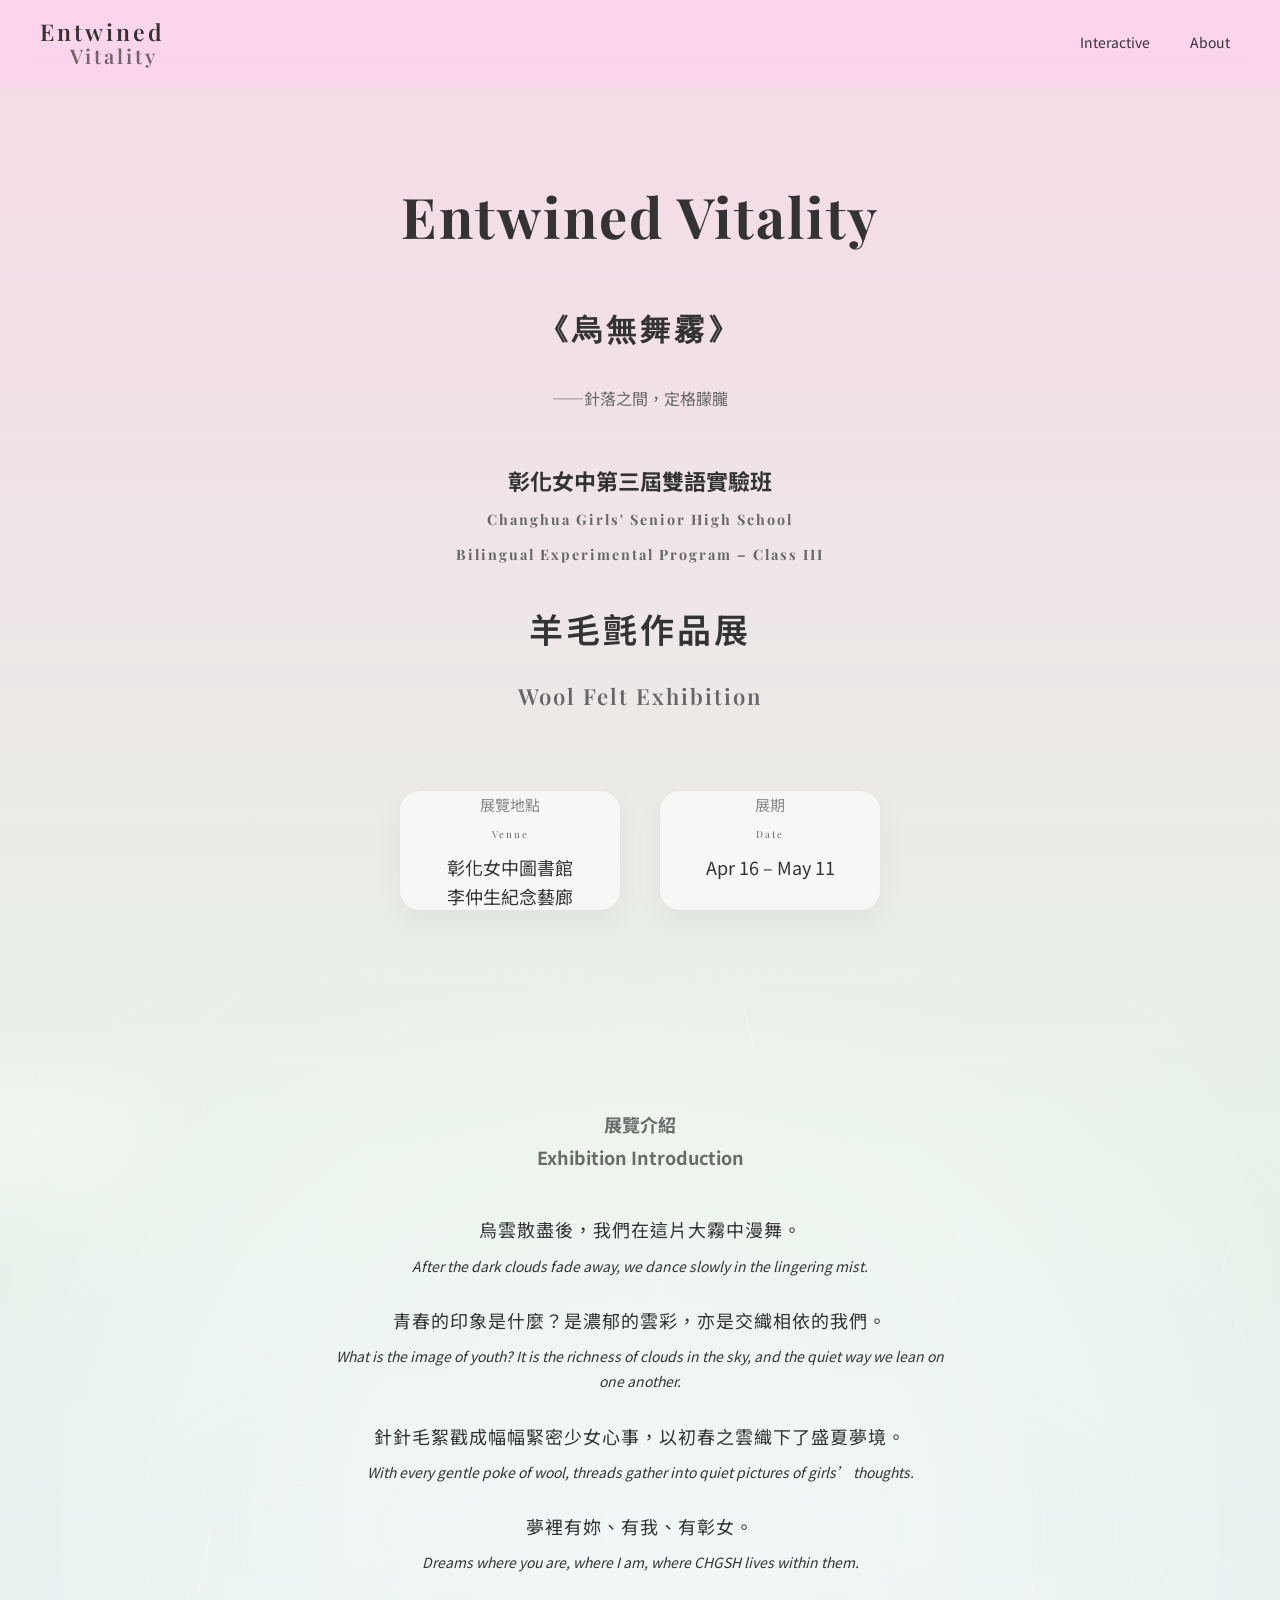
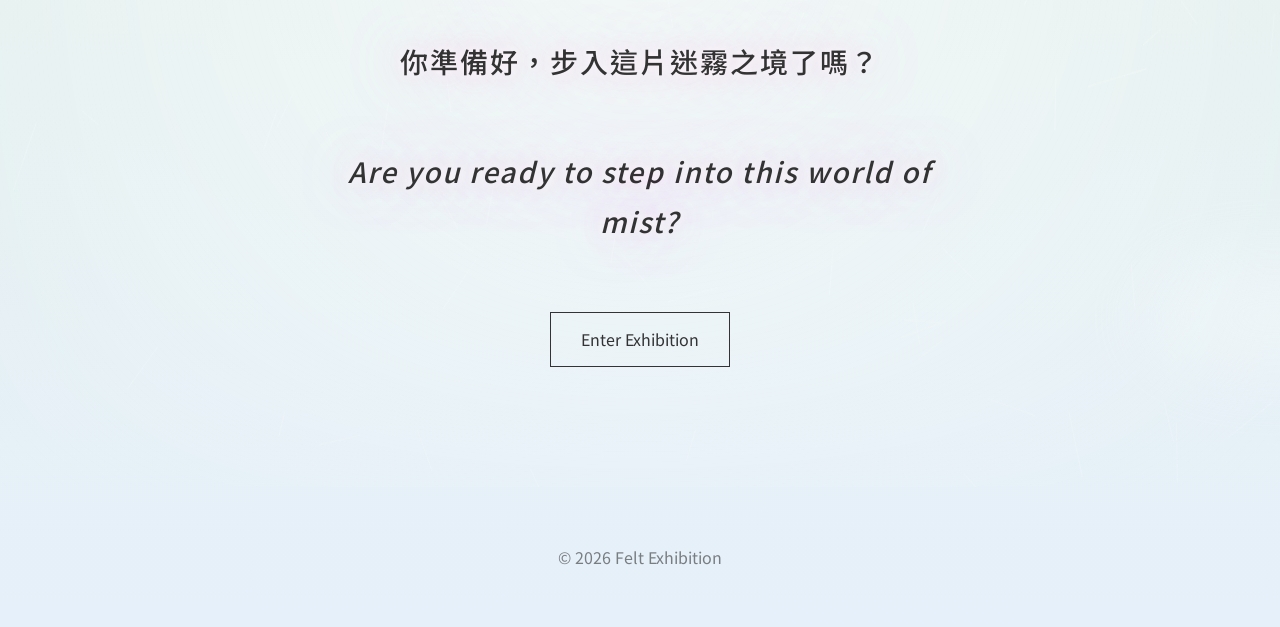
==== commit 3b65a882: "date" ====
--- a/index.html
+++ b/index.html
@@ -69,7 +69,7 @@
         <span class="eng">Date</span>
       </div>
       <div class="info-text">
-        Apr 15 – May 11
+        Apr 16 – May 11
       </div>
     </div>
 
--- a/css/style.css
+++ b/css/style.css
@@ -354,8 +354,6 @@
 }
 
 .info-block {
-  background: rgba(255,255,255,0.75);
-  backdrop-filter: blur(15px);
   padding: 25px 35px;
   border-radius: 20px;
   min-width: 220px;
@@ -369,7 +367,7 @@
 }
 
 .info-label {
-  font-size: 14px;
+  font-size: 15px;
   color: #888;
   margin-bottom: 8px;
 }
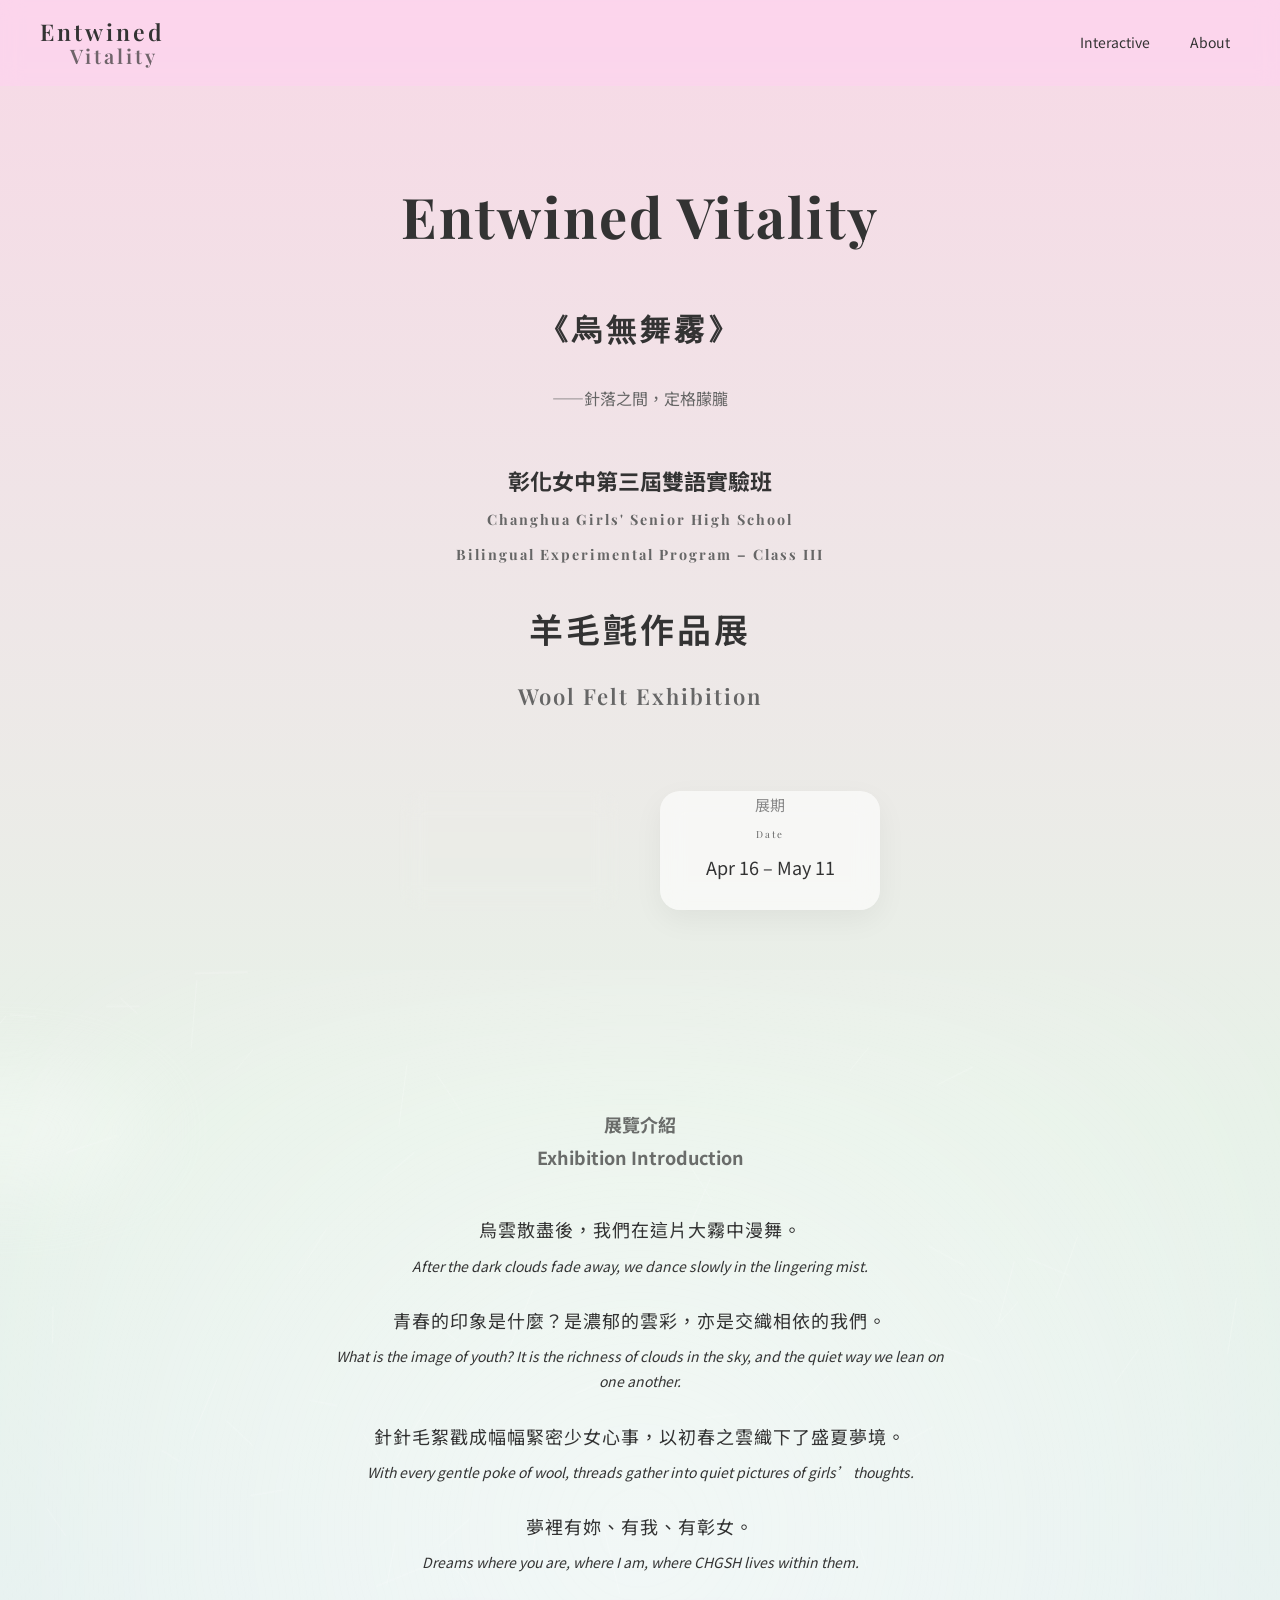
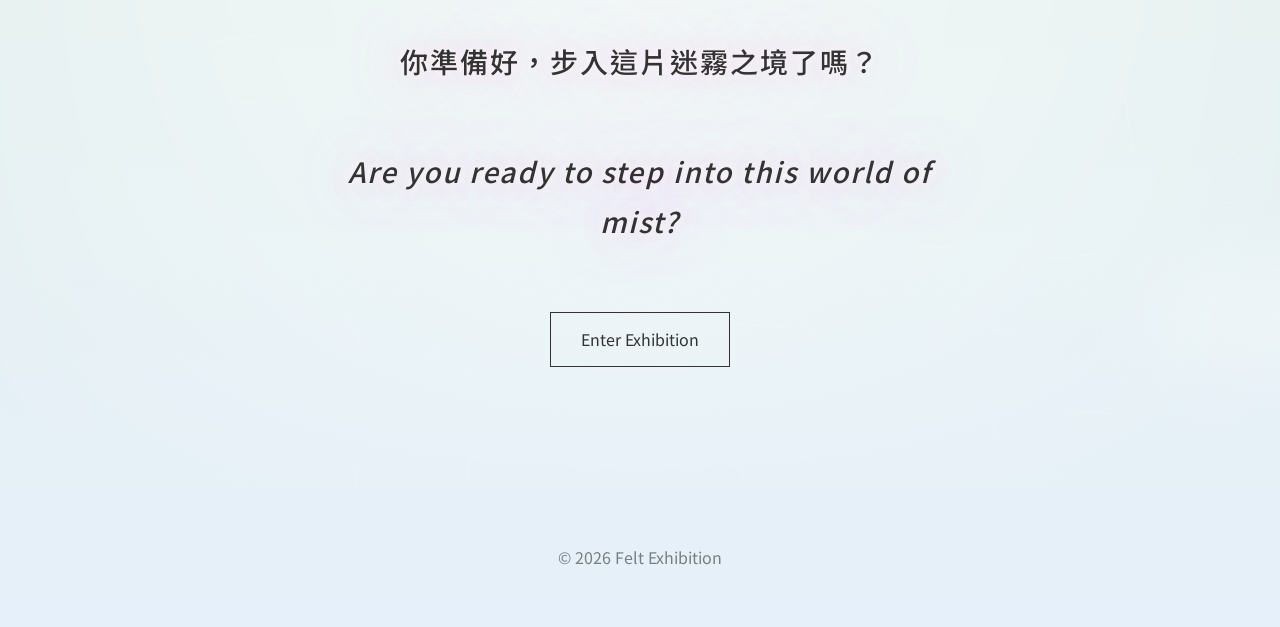
==== commit efa34932: "logo" ====
--- a/index.html
+++ b/index.html
@@ -15,7 +15,7 @@
 
 <!-- 🔹 導覽列 -->
 <header class="nav">
-  <div class="nav-logo">Entwined<br> <span>Vitality</span></div>
+  <a htef="index.html" class="nav-logo" >Entwined<br> <span>Vitality</span></a>
   <nav>
     <a href="game.html">Interactive</a>
     <a href="about.html">About</a>
--- a/css/style.css
+++ b/css/style.css
@@ -286,11 +286,11 @@
 @media (max-width: 768px) {
 
   h1 {
-    font-size: 24px;
+    font-size: 22px;
   }
 
   h2 {
-    font-size: 18px;
+    font-size: 16x;
     letter-spacing: 2px;
     opacity: 0.7;
   }
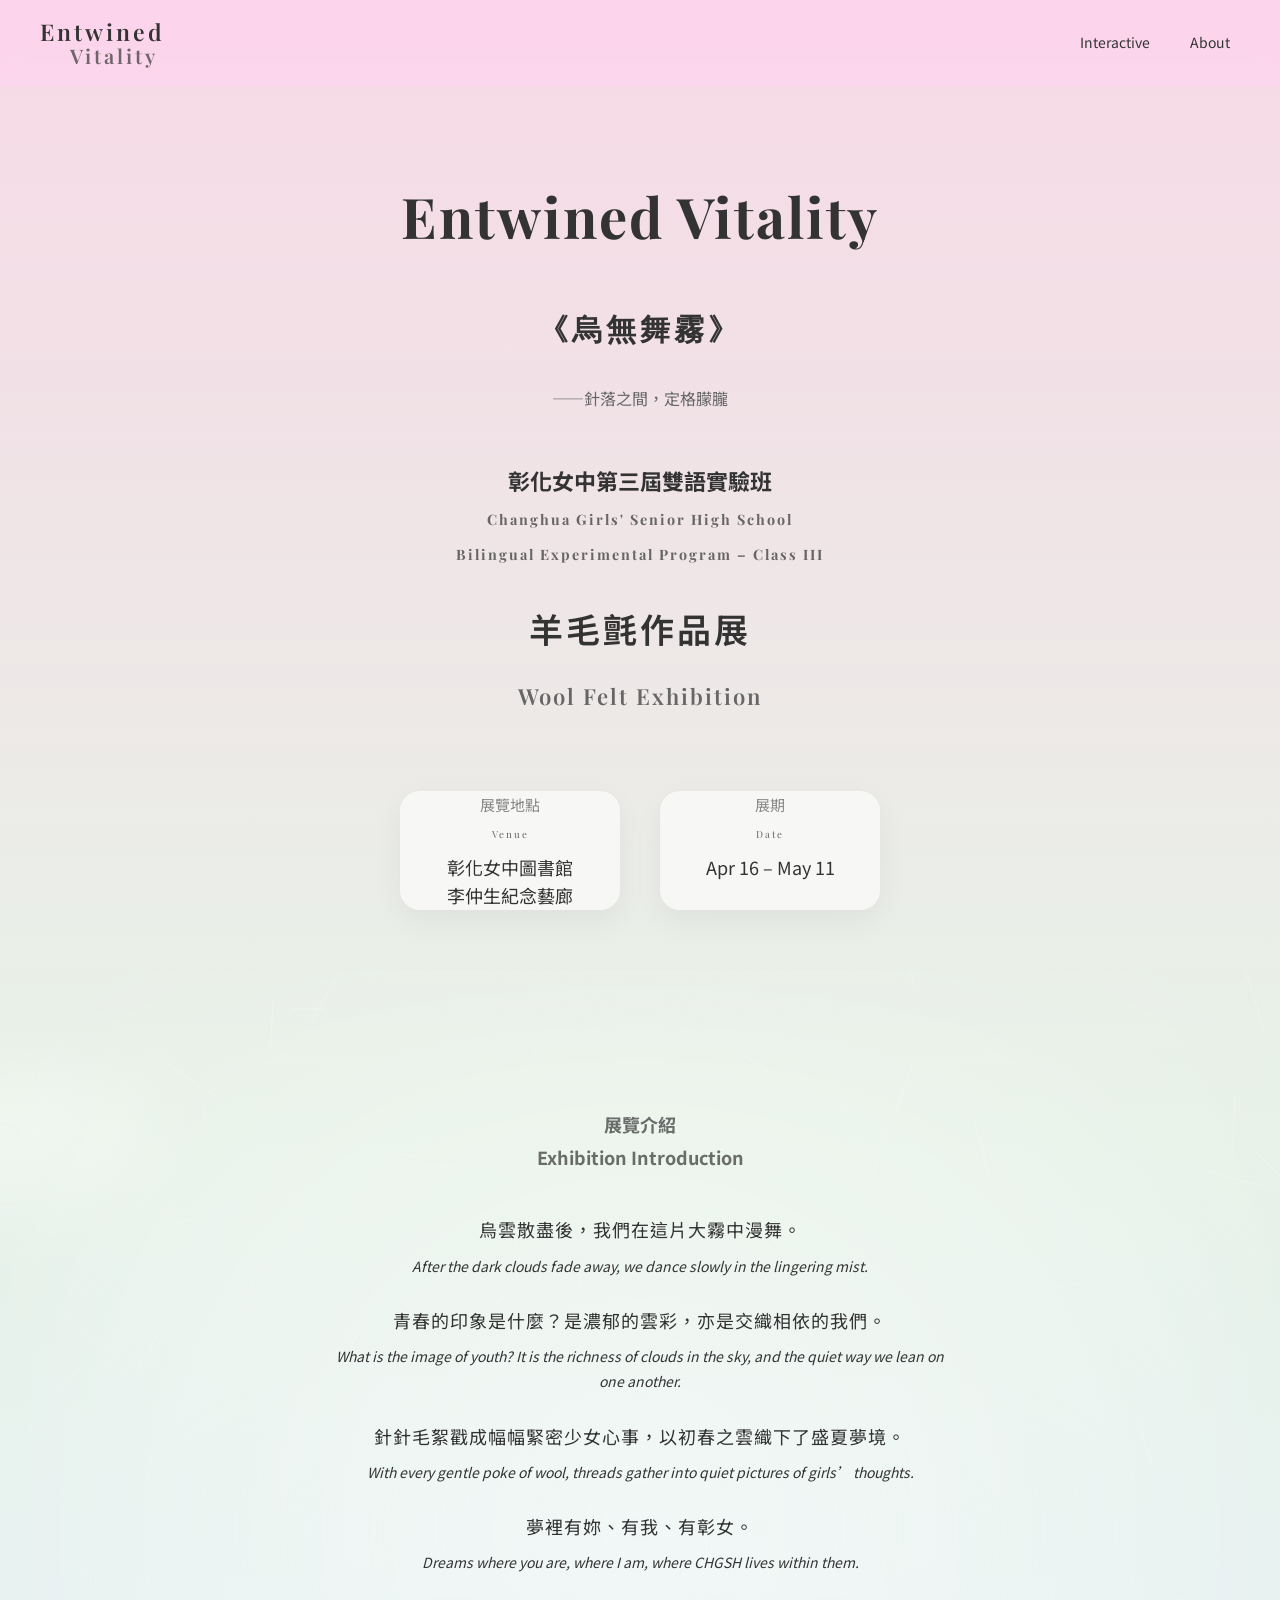
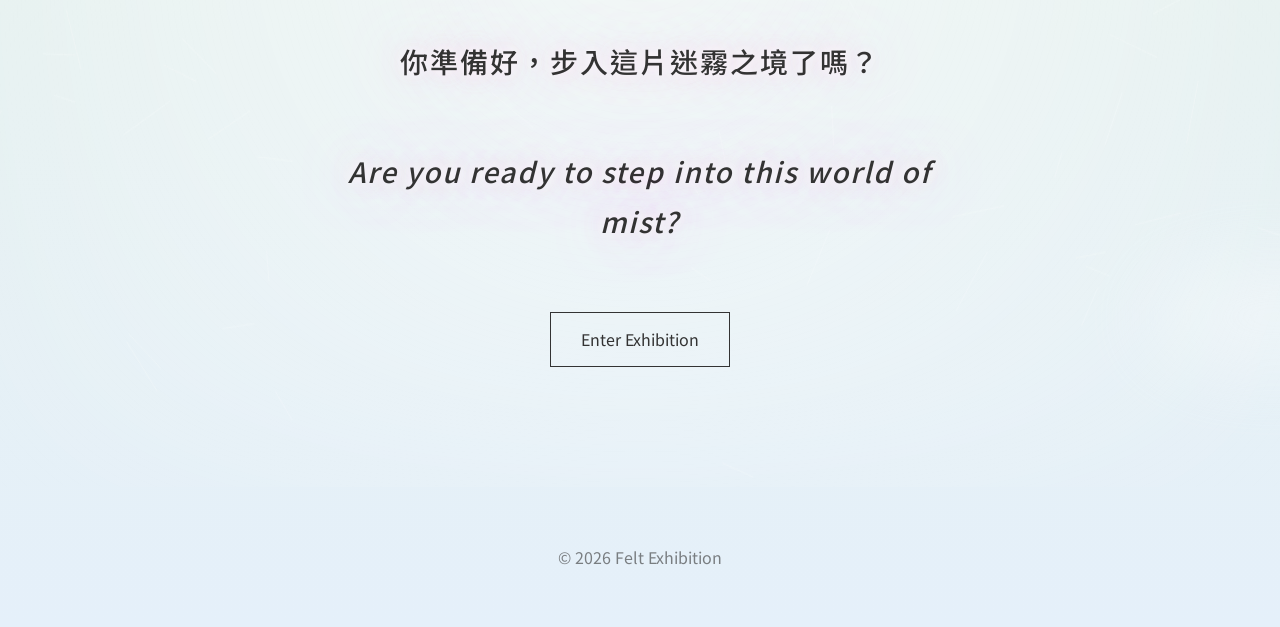
==== commit a39c7269: "change" ====
--- a/index.html
+++ b/index.html
@@ -15,7 +15,7 @@
 
 <!-- 🔹 導覽列 -->
 <header class="nav">
-  <a htef="index.html" class="nav-logo" >Entwined<br> <span>Vitality</span></a>
+  <a href="index.html" class="nav-logo" >Entwined<br> <span>Vitality</span></a>
   <nav>
     <a href="game.html">Interactive</a>
     <a href="about.html">About</a>
--- a/css/style.css
+++ b/css/style.css
@@ -286,17 +286,17 @@
 @media (max-width: 768px) {
 
   h1 {
-    font-size: 22px;
+    font-size: 24px;
   }
 
   h2 {
-    font-size: 16x;
+    font-size: 18x;
     letter-spacing: 2px;
     opacity: 0.7;
   }
 
   p {
-    font-size: 14px;
+    font-size: 16px;
     line-height: 1.6;
   }
 
@@ -394,6 +394,11 @@
   text-decoration: none;
   color: #333;
   font-size: 14px;
+}
+.nav-logo
+{
+  text-decoration: none;
+  color: inherit;
 }
 
 
